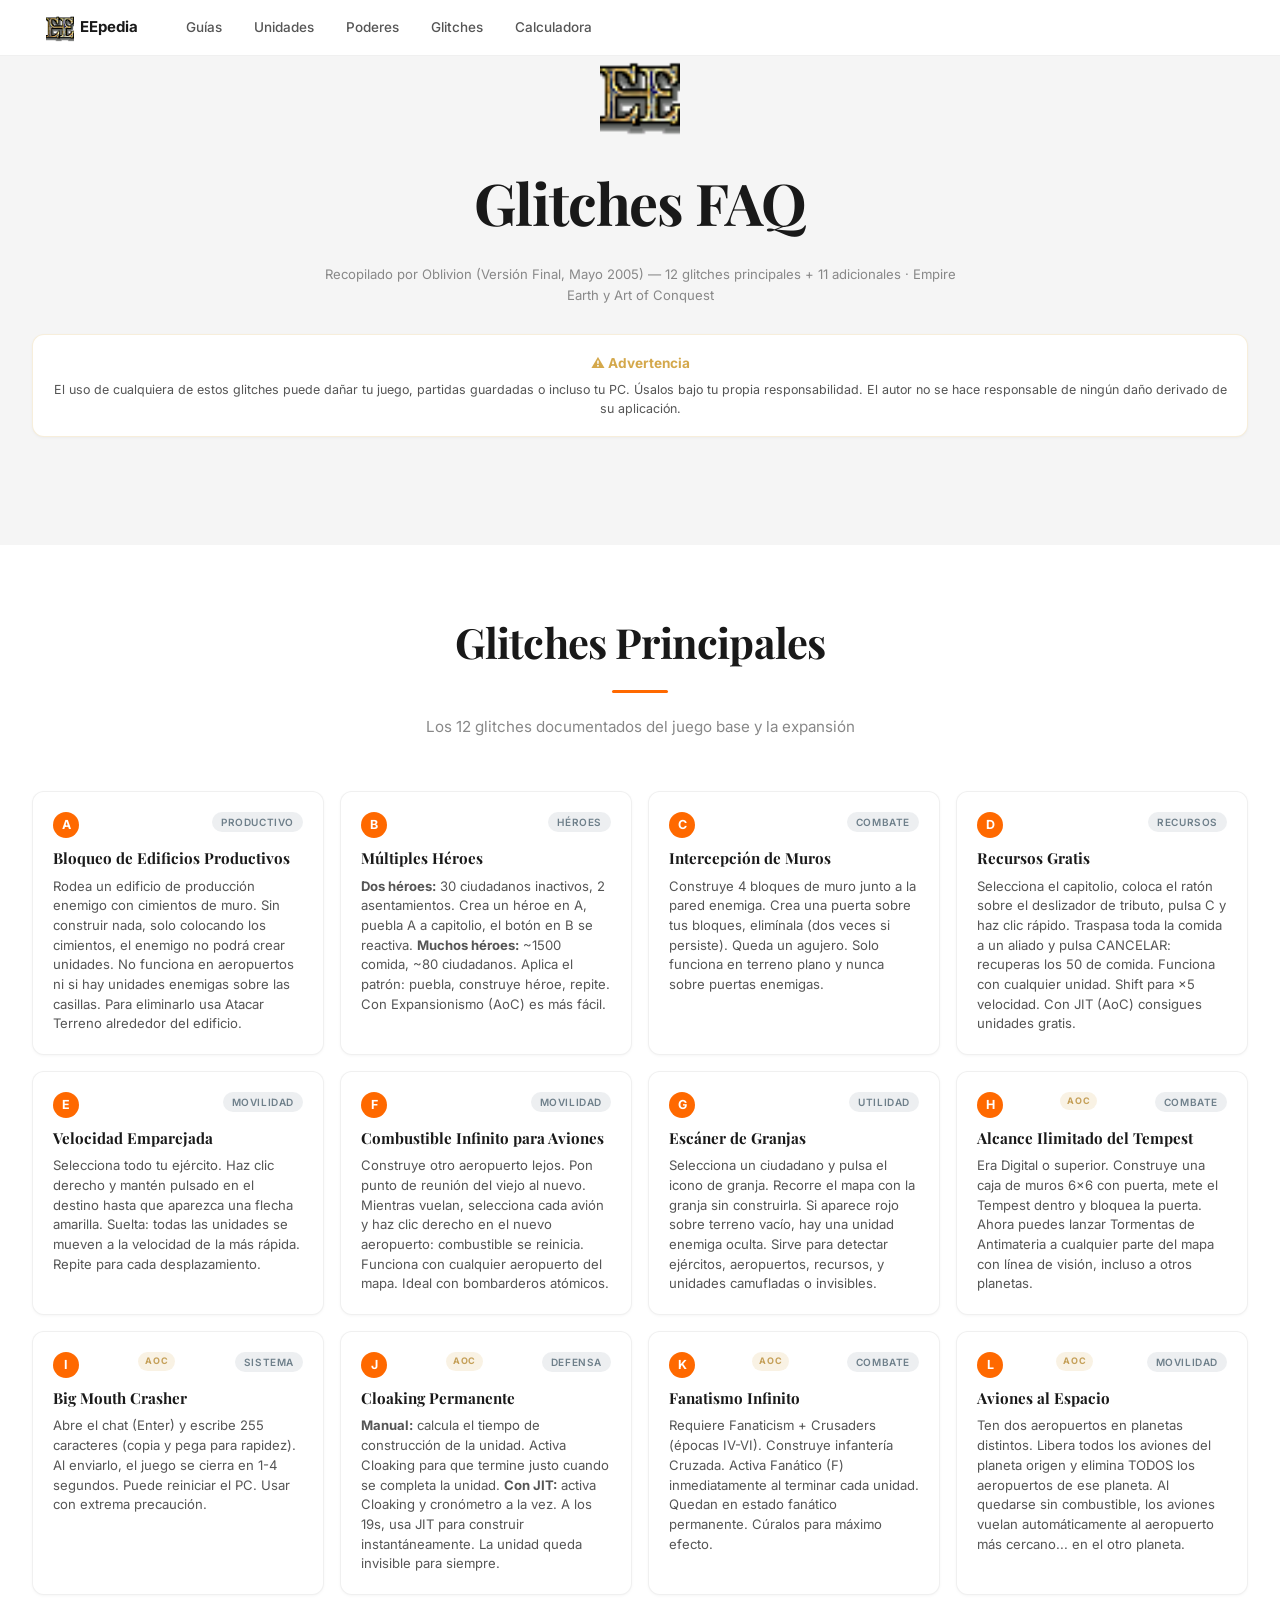
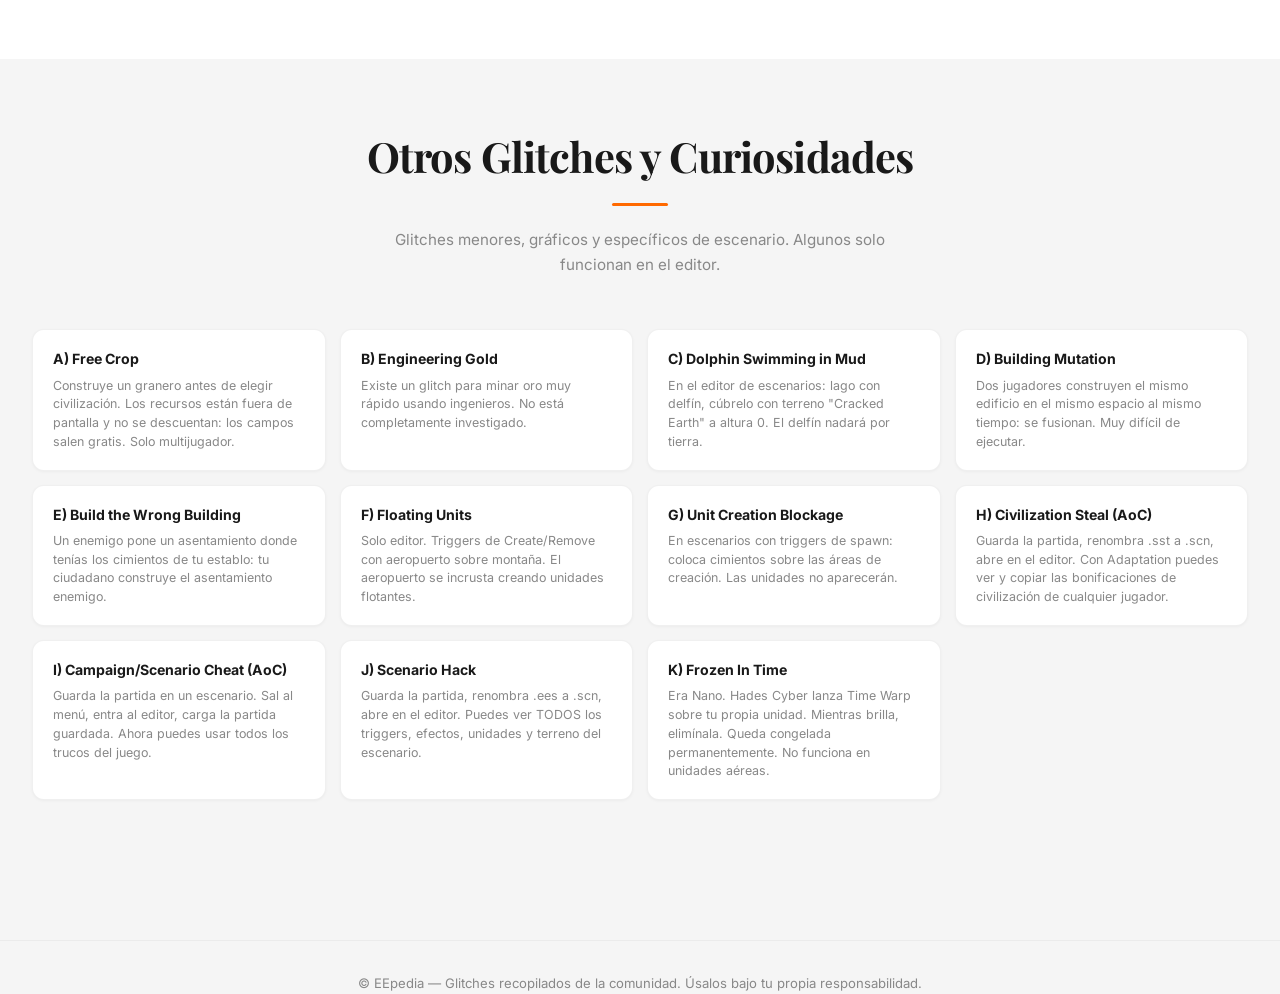
==== glitches/index.html @ 371f23b9 "Inicio" ====
<!DOCTYPE html>
<html lang="es">
<head>
  <meta charset="UTF-8">
  <meta name="viewport" content="width=device-width, initial-scale=1.0">
  <meta name="description" content="Guía completa de Glitches de Empire Earth y The Art of Conquest: bloqueos, recursos gratis, velocidad emparejada, combustible infinito, cloaking permanente y más.">
  <title>Glitches FAQ — Empire Earth</title>
  <link rel="stylesheet" href="../assets/style.css">
  <link rel="preconnect" href="https://fonts.googleapis.com">
  <link rel="preconnect" href="https://fonts.gstatic.com" crossorigin>
  <link href="https://fonts.googleapis.com/css2?family=Inter:wght@400;500;600;700&family=Playfair+Display:wght@600;700&display=swap" rel="stylesheet">
</head>
<body>
  <nav>
    <a href="../index.html" class="nav-brand"><img src="../assets/img/empire-earth-icon.png" class="nav-logo-img" alt="">EEpedia</a>
    <a href="../guides/index.html">Guías</a>
    <a href="../units/index.html">Unidades</a>
    <a href="../powers/index.html">Poderes</a>
    <a href="index.html">Glitches</a>
    <a href="../calculator.html">Calculadora</a>
  </nav>

  <div class="container">
    <div class="hero">
      <img src="../assets/img/empire-earth-icon.png" alt="EE" class="hero-logo">
      <h1>Glitches FAQ</h1>
      <p class="subtitle">Recopilado por Oblivion (Versión Final, Mayo 2005) — 12 glitches principales + 11 adicionales · Empire Earth y Art of Conquest</p>
    </div>

    <div class="tip-card" style="margin-bottom:28px;border-color:rgba(212,168,75,0.2);text-align:center">
      <h4 style="color:#d4a84b">⚠️ Advertencia</h4>
      <p>El uso de cualquiera de estos glitches puede dañar tu juego, partidas guardadas o incluso tu PC. Úsalos bajo tu propia responsabilidad. El autor no se hace responsable de ningún daño derivado de su aplicación.</p>
    </div>

    </div>
  </div>

  <div class="sections-wrapper">
    <div class="section-block">
      <div class="container">

    <!-- GLITCHES PRINCIPALES A-L -->
    <div class="section-header"><h2>Glitches Principales</h2><p>Los 12 glitches documentados del juego base y la expansión</p></div>

    <div class="strat-index">
      <div class="strat-card">
        <div class="strat-header"><span class="badge-a">A</span><span class="badge-tag">Productivo</span></div>
        <h3>Bloqueo de Edificios Productivos</h3>
        <p>Rodea un edificio de producción enemigo con cimientos de muro. Sin construir nada, solo colocando los cimientos, el enemigo no podrá crear unidades. No funciona en aeropuertos ni si hay unidades enemigas sobre las casillas. Para eliminarlo usa Atacar Terreno alrededor del edificio.</p>
      </div>
      <div class="strat-card">
        <div class="strat-header"><span class="badge-a">B</span><span class="badge-tag">Héroes</span></div>
        <h3>Múltiples Héroes</h3>
        <p><strong>Dos héroes:</strong> 30 ciudadanos inactivos, 2 asentamientos. Crea un héroe en A, puebla A a capitolio, el botón en B se reactiva. <strong>Muchos héroes:</strong> ~1500 comida, ~80 ciudadanos. Aplica el patrón: puebla, construye héroe, repite. Con Expansionismo (AoC) es más fácil.</p>
      </div>
      <div class="strat-card">
        <div class="strat-header"><span class="badge-a">C</span><span class="badge-tag">Combate</span></div>
        <h3>Intercepción de Muros</h3>
        <p>Construye 4 bloques de muro junto a la pared enemiga. Crea una puerta sobre tus bloques, elimínala (dos veces si persiste). Queda un agujero. Solo funciona en terreno plano y nunca sobre puertas enemigas.</p>
      </div>
      <div class="strat-card">
        <div class="strat-header"><span class="badge-a">D</span><span class="badge-tag">Recursos</span></div>
        <h3>Recursos Gratis</h3>
        <p>Selecciona el capitolio, coloca el ratón sobre el deslizador de tributo, pulsa C y haz clic rápido. Traspasa toda la comida a un aliado y pulsa CANCELAR: recuperas los 50 de comida. Funciona con cualquier unidad. Shift para ×5 velocidad. Con JIT (AoC) consigues unidades gratis.</p>
      </div>
      <div class="strat-card">
        <div class="strat-header"><span class="badge-a">E</span><span class="badge-tag">Movilidad</span></div>
        <h3>Velocidad Emparejada</h3>
        <p>Selecciona todo tu ejército. Haz clic derecho y mantén pulsado en el destino hasta que aparezca una flecha amarilla. Suelta: todas las unidades se mueven a la velocidad de la más rápida. Repite para cada desplazamiento.</p>
      </div>
      <div class="strat-card">
        <div class="strat-header"><span class="badge-a">F</span><span class="badge-tag">Movilidad</span></div>
        <h3>Combustible Infinito para Aviones</h3>
        <p>Construye otro aeropuerto lejos. Pon punto de reunión del viejo al nuevo. Mientras vuelan, selecciona cada avión y haz clic derecho en el nuevo aeropuerto: combustible se reinicia. Funciona con cualquier aeropuerto del mapa. Ideal con bombarderos atómicos.</p>
      </div>
      <div class="strat-card">
        <div class="strat-header"><span class="badge-a">G</span><span class="badge-tag">Utilidad</span></div>
        <h3>Escáner de Granjas</h3>
        <p>Selecciona un ciudadano y pulsa el icono de granja. Recorre el mapa con la granja sin construirla. Si aparece rojo sobre terreno vacío, hay una unidad enemiga oculta. Sirve para detectar ejércitos, aeropuertos, recursos, y unidades camufladas o invisibles.</p>
      </div>
      <div class="strat-card">
        <div class="strat-header"><span class="badge-a">H</span><span class="badge-badge badge-aoc">AoC</span><span class="badge-tag">Combate</span></div>
        <h3>Alcance Ilimitado del Tempest</h3>
        <p>Era Digital o superior. Construye una caja de muros 6×6 con puerta, mete el Tempest dentro y bloquea la puerta. Ahora puedes lanzar Tormentas de Antimateria a cualquier parte del mapa con línea de visión, incluso a otros planetas.</p>
      </div>
      <div class="strat-card">
        <div class="strat-header"><span class="badge-a">I</span><span class="badge-badge badge-aoc">AoC</span><span class="badge-tag">Sistema</span></div>
        <h3>Big Mouth Crasher</h3>
        <p>Abre el chat (Enter) y escribe 255 caracteres (copia y pega para rapidez). Al enviarlo, el juego se cierra en 1-4 segundos. Puede reiniciar el PC. Usar con extrema precaución.</p>
      </div>
      <div class="strat-card">
        <div class="strat-header"><span class="badge-a">J</span><span class="badge-badge badge-aoc">AoC</span><span class="badge-tag">Defensa</span></div>
        <h3>Cloaking Permanente</h3>
        <p><strong>Manual:</strong> calcula el tiempo de construcción de la unidad. Activa Cloaking para que termine justo cuando se completa la unidad. <strong>Con JIT:</strong> activa Cloaking y cronómetro a la vez. A los 19s, usa JIT para construir instantáneamente. La unidad queda invisible para siempre.</p>
      </div>
      <div class="strat-card">
        <div class="strat-header"><span class="badge-a">K</span><span class="badge-badge badge-aoc">AoC</span><span class="badge-tag">Combate</span></div>
        <h3>Fanatismo Infinito</h3>
        <p>Requiere Fanaticism + Crusaders (épocas IV-VI). Construye infantería Cruzada. Activa Fanático (F) inmediatamente al terminar cada unidad. Quedan en estado fanático permanente. Cúralos para máximo efecto.</p>
      </div>
      <div class="strat-card">
        <div class="strat-header"><span class="badge-a">L</span><span class="badge-badge badge-aoc">AoC</span><span class="badge-tag">Movilidad</span></div>
        <h3>Aviones al Espacio</h3>
        <p>Ten dos aeropuertos en planetas distintos. Libera todos los aviones del planeta origen y elimina TODOS los aeropuertos de ese planeta. Al quedarse sin combustible, los aviones vuelan automáticamente al aeropuerto más cercano... en el otro planeta.</p>
      </div>
    </div>

      </div>
    </div>
    <div class="section-block">
      <div class="container">

    <!-- OTROS GLITCHES -->
    <div class="section-header"><h2>Otros Glitches y Curiosidades</h2><p>Glitches menores, gráficos y específicos de escenario. Algunos solo funcionan en el editor.</p></div>

    <div class="unit-grid">
      <div class="unit-card"><div class="unit-body"><h4>A) Free Crop</h4><p>Construye un granero antes de elegir civilización. Los recursos están fuera de pantalla y no se descuentan: los campos salen gratis. Solo multijugador.</p></div></div>
      <div class="unit-card"><div class="unit-body"><h4>B) Engineering Gold</h4><p>Existe un glitch para minar oro muy rápido usando ingenieros. No está completamente investigado.</p></div></div>
      <div class="unit-card"><div class="unit-body"><h4>C) Dolphin Swimming in Mud</h4><p>En el editor de escenarios: lago con delfín, cúbrelo con terreno "Cracked Earth" a altura 0. El delfín nadará por tierra.</p></div></div>
      <div class="unit-card"><div class="unit-body"><h4>D) Building Mutation</h4><p>Dos jugadores construyen el mismo edificio en el mismo espacio al mismo tiempo: se fusionan. Muy difícil de ejecutar.</p></div></div>
      <div class="unit-card"><div class="unit-body"><h4>E) Build the Wrong Building</h4><p>Un enemigo pone un asentamiento donde tenías los cimientos de tu establo: tu ciudadano construye el asentamiento enemigo.</p></div></div>
      <div class="unit-card"><div class="unit-body"><h4>F) Floating Units</h4><p>Solo editor. Triggers de Create/Remove con aeropuerto sobre montaña. El aeropuerto se incrusta creando unidades flotantes.</p></div></div>
      <div class="unit-card"><div class="unit-body"><h4>G) Unit Creation Blockage</h4><p>En escenarios con triggers de spawn: coloca cimientos sobre las áreas de creación. Las unidades no aparecerán.</p></div></div>
      <div class="unit-card"><div class="unit-body"><h4>H) Civilization Steal (AoC)</h4><p>Guarda la partida, renombra .sst a .scn, abre en el editor. Con Adaptation puedes ver y copiar las bonificaciones de civilización de cualquier jugador.</p></div></div>
      <div class="unit-card"><div class="unit-body"><h4>I) Campaign/Scenario Cheat (AoC)</h4><p>Guarda la partida en un escenario. Sal al menú, entra al editor, carga la partida guardada. Ahora puedes usar todos los trucos del juego.</p></div></div>
      <div class="unit-card"><div class="unit-body"><h4>J) Scenario Hack</h4><p>Guarda la partida, renombra .ees a .scn, abre en el editor. Puedes ver TODOS los triggers, efectos, unidades y terreno del escenario.</p></div></div>
      <div class="unit-card"><div class="unit-body"><h4>K) Frozen In Time</h4><p>Era Nano. Hades Cyber lanza Time Warp sobre tu propia unidad. Mientras brilla, elimínala. Queda congelada permanentemente. No funciona en unidades aéreas.</p></div></div>
    </div>
  </div>
    </div>
  </div>

  <footer>
    <p>© EEpedia — Glitches recopilados de la comunidad. Úsalos bajo tu propia responsabilidad.</p>
  </footer>
</body>
</html>
---- assets/style.css ----
/* ======================================================
   Portal Empire Earth — Diseño inspirado en mi.com/es
   Minimalista, limpio, tarjetas con sombras sutiles
   ====================================================== */
:root {
  --bg-primary: #f5f5f5;
  --bg-secondary: #fff;
  --bg-card: #fff;
  --bg-card-hover: #fafafa;
  --bg-nav: rgba(255,255,255,0.92);
  --border-subtle: rgba(0,0,0,0.06);
  --border-visible: rgba(0,0,0,0.12);
  --border-muted: rgba(0,0,0,0.04);
  --fg-primary: #191919;
  --fg-secondary: #555;
  --fg-muted: #888;
  --accent: #ff6900;
  --accent-soft: rgba(255,105,0,0.08);
  --gold: #e8c45a;
  --green: #34a853;
  --red: #ea4335;
  --blue: #4285f4;
  --shadow-sm: 0 1px 3px rgba(0,0,0,0.04);
  --shadow-md: 0 2px 8px rgba(0,0,0,0.06);
  --shadow-lg: 0 4px 16px rgba(0,0,0,0.08);
  --radius-sm: 8px;
  --radius-md: 12px;
  --radius-lg: 16px;
  --max-width: 1280px;
}

*, *::before, *::after { box-sizing: border-box; margin: 0; padding: 0; }

html { scroll-behavior: smooth; }

body {
  background: var(--bg-primary);
  color: var(--fg-primary);
  font-family: 'Inter', -apple-system, BlinkMacSystemFont, 'Segoe UI', Roboto, sans-serif;
  font-size: 15px;
  line-height: 1.6;
  -webkit-font-smoothing: antialiased;
  -moz-osx-font-smoothing: grayscale;
}

h1, h2, h3 { font-family: 'Playfair Display', Georgia, serif; font-weight: 700; }
h1 { font-size: 3rem; letter-spacing: -0.02em; margin-bottom: 12px; border: none; padding: 0; }
h2 { font-size: 2rem; color: var(--fg-primary); margin: 48px 0 20px; border: none; padding: 0; }
h3 { font-size: 1.3rem; color: var(--fg-primary); margin: 36px 0 12px; padding-left: 16px; border-left: 3px solid var(--accent); }

.subtitle { color: var(--fg-muted); font-size: 1.05rem; margin-bottom: 28px; }

a { color: var(--accent); text-decoration: none; }
a:hover { text-decoration: underline; }

/* ===== Navegación ===== */
nav {
  position: sticky; top: 0; z-index: 100;
  background: var(--bg-nav); backdrop-filter: blur(12px);
  -webkit-backdrop-filter: blur(12px);
  border-bottom: 1px solid var(--border-subtle);
  padding: 0 32px; display: flex; align-items: center; gap: 4px;
  height: 56px; margin-bottom: 0;
}
nav a {
  color: var(--fg-secondary); text-decoration: none;
  font-size: 13.5px; font-weight: 500;
  padding: 6px 14px; border-radius: 6px;
  transition: all 0.15s;
}
nav a:hover { color: var(--fg-primary); background: rgba(0,0,0,0.03); }
.nav-brand { font-weight: 700; font-size: 15px; color: var(--fg-primary) !important; margin-right: 16px; }
.nav-brand:hover { background: transparent !important; }

/* ===== Layout ===== */
.container { max-width: var(--max-width); margin: 0 auto; padding: 0 32px 80px; }

/* ===== Hero ===== */
.hero-wrapper {
  width: 100%;
  background: var(--bg-card);
  padding: 72px 0 64px;
  border-bottom: 1px solid var(--border-muted);
}
.hero-wrapper .container { 
  padding-bottom: 0;
  display: flex;
  flex-direction: column;
  align-items: center;
}
.hero { 
  text-align: center; 
  padding: 0; 
  width: 100%;
  display: flex;
  flex-direction: column;
  align-items: center;
}
.hero h1 { font-size: 3.6rem; text-align: center; }
.hero p { color: var(--fg-secondary); font-size: 1.1rem; max-width: 640px; text-align: center; }
.hero p:last-of-type { font-size: 0.82rem; color: var(--fg-muted); margin-top: 4px; }
.hero-logo { height: 80px; margin-bottom: 20px; }

/* ===== Section header ===== */
.section-header {
  text-align: center; 
  padding: 0 0 28px; 
  margin: 0 0 24px;
  position: relative;
}
.section-header.home-main h2 { 
  font-size: 3rem;
  margin: 0 0 12px;
}
.section-header.home-main h2::after {
  width: 72px;
  height: 4px;
  margin: 16px auto 0;
}
.section-header h2 { 
  font-size: 2.6rem; 
  margin: 0 0 10px;
  letter-spacing: -0.02em;
  display: inline-block;
  position: relative;
}
.section-header h2::after {
  content: '';
  display: block;
  width: 56px;
  height: 3px;
  background: var(--accent);
  margin: 14px auto 0;
  border-radius: 2px;
}
.section-header p { 
  color: var(--fg-muted); 
  font-size: 0.95rem; 
  max-width: 540px;
  margin: 12px auto 0;
}

/* ===== Roadmap ===== */
.roadmap-simple { display: flex; gap: 8px; justify-content: center; margin: 0 0 48px; }
.roadmap-step {
  padding: 8px 20px; background: var(--bg-card); border: 1px solid var(--border-subtle);
  border-radius: 100px; color: var(--fg-secondary); text-decoration: none;
  font-size: 0.85rem; font-weight: 500; box-shadow: var(--shadow-sm);
  transition: box-shadow 0.2s, color 0.2s;
}
.roadmap-step:hover { box-shadow: var(--shadow-md); color: var(--fg-primary); }

/* ===== Sections wrapper (full-width backgrounds) ===== */
.sections-wrapper { overflow: hidden; }
.section-block {
  width: 100%;
  padding: 64px 0;
}
.section-block:nth-child(odd) { background: var(--bg-card); }
.section-block:nth-child(even) { background: var(--bg-primary); }
.section-block .container { padding-bottom: 0; }

/* ===== Cards Grids ===== */
.cards-grid, .strat-index {
  display: grid;
  grid-template-columns: repeat(auto-fill, minmax(280px, 1fr));
  gap: 16px;
}
.cards-grid-home {
  display: grid;
  grid-template-columns: repeat(auto-fill, minmax(340px, 1fr));
  gap: 22px;
  justify-content: center;
}
.cards-grid-home .card {
  padding: 38px 30px;
  border-radius: var(--radius-lg);
}
.cards-grid-home .card h2 {
  font-size: 1.15rem;
}
.cards-grid-home .card .res-icon-card {
  width: 48px;
  height: 48px;
}
.unit-grid {
  display: grid;
  grid-template-columns: repeat(auto-fill, minmax(260px, 1fr));
  gap: 14px; margin: 16px 0;
}
.resource-grid {
  display: grid;
  grid-template-columns: repeat(auto-fill, minmax(220px, 1fr));
  gap: 14px; margin: 16px 0;
}
.tips-grid {
  display: grid; grid-template-columns: repeat(auto-fill, minmax(300px, 1fr));
  gap: 14px; margin: 16px 0;
}

/* ===== Card (Xiaomi style) ===== */
.card {
  background: var(--bg-card); border: 1px solid var(--border-subtle);
  border-radius: var(--radius-lg); padding: 24px;
  transition: box-shadow 0.25s, transform 0.2s;
  text-decoration: none; color: inherit;
  display: flex; flex-direction: column; gap: 10px;
  box-shadow: var(--shadow-sm);
}
.card:hover {
  box-shadow: var(--shadow-lg); transform: translateY(-2px);
  text-decoration: none;
}
.card-icon { font-size: 1.5rem; }
.card h2, .card h3 { font-size: 1rem; font-weight: 600; margin: 0; border: none; }
.card p { font-size: 0.85rem; color: var(--fg-secondary); line-height: 1.5; flex-grow: 1; }
.card-tag {
  font-size: 11px; font-weight: 600; color: var(--accent);
  background: var(--accent-soft); padding: 3px 10px;
  border-radius: 100px; display: inline-block; width: fit-content;
}

/* Badges para glitches */
.badge-a {
  display: inline-flex; align-items: center; justify-content: center;
  width: 26px; height: 26px; border-radius: 50%;
  background: var(--accent); color: #fff; font-size: 0.78rem; font-weight: 700;
}
.badge-tag {
  display: inline-block; font-size: 10px; font-weight: 600; text-transform: uppercase;
  letter-spacing: 0.06em; padding: 2px 9px; border-radius: 100px;
  background: rgba(110,127,138,0.12); color: #6e7f8a;
}
.badge-aoc {
  display: inline-block; font-size: 9px; font-weight: 700; text-transform: uppercase;
  letter-spacing: 0.08em; padding: 2px 7px; border-radius: 100px;
  background: rgba(212,168,75,0.15); color: #c5a059;
}

/* ===== Unit card ===== */
.unit-card {
  background: var(--bg-card); border: 1px solid var(--border-subtle);
  border-radius: var(--radius-md); padding: 18px 20px;
  transition: box-shadow 0.2s; display: flex; gap: 14px; align-items: flex-start;
  box-shadow: var(--shadow-sm);
}
.unit-card:hover { box-shadow: var(--shadow-md); }
.unit-icon-wrap {
  flex-shrink: 0; width: 42px; height: 42px;
  background: var(--accent-soft); border-radius: var(--radius-sm);
  display: flex; align-items: center; justify-content: center;
  overflow: hidden;
}
.unit-icon-wrap img { width: 100%; height: 100%; object-fit: cover; }
.unit-icon { width: 24px; height: 24px; }
.unit-portrait {
  flex-shrink: 0; width: 56px; height: 56px;
  border-radius: var(--radius-sm); object-fit: cover;
  border: 1px solid var(--border-subtle);
}
.nav-logo-img { height: 28px; vertical-align: middle; margin-right: 6px; }
.unit-body { flex: 1; }
.unit-body h4 { font-size: 0.88rem; color: var(--fg-primary); margin: 0 0 6px; border: none; padding: 0; }
.unit-body p { font-size: 0.78rem; color: var(--fg-muted); line-height: 1.5; margin: 0; }

/* ===== Resource card ===== */
.resource-card {
  background: var(--bg-card); border: 1px solid var(--border-subtle);
  border-radius: var(--radius-md); padding: 20px 18px; text-align: center;
  transition: box-shadow 0.2s; box-shadow: var(--shadow-sm);
  display: flex; flex-direction: column; align-items: center; gap: 6px;
}
.resource-card:hover { box-shadow: var(--shadow-md); }
.resource-card .unit-icon-wrap { margin: 0 auto 4px; }
.resource-card h4 { font-size: 0.88rem; color: var(--fg-primary); margin: 0; border: none; padding: 0; }
.resource-card p { font-size: 0.75rem; color: var(--fg-muted); margin: 0; }
.resource-card.res-food { border-color: rgba(107,140,66,0.25); background: linear-gradient(135deg, #f5faf5, #fff 60%); }
.resource-card.res-wood { border-color: rgba(139,105,20,0.2); background: linear-gradient(135deg, #faf7f0, #fff 60%); }
.resource-card.res-stone { border-color: rgba(122,122,122,0.2); background: linear-gradient(135deg, #f5f5f5, #fff 60%); }
.resource-card.res-gold { border-color: rgba(212,168,75,0.25); background: linear-gradient(135deg, #fdf9f0, #fff 60%); }
.resource-card.res-iron { border-color: rgba(110,127,138,0.2); background: linear-gradient(135deg, #f4f7f9, #fff 60%); }

/* ===== Strat card ===== */
.strat-card {
  background: var(--bg-card); border: 1px solid var(--border-subtle);
  border-radius: var(--radius-md); padding: 20px;
  transition: box-shadow 0.2s; box-shadow: var(--shadow-sm);
}
.strat-card:hover { box-shadow: var(--shadow-md); text-decoration: none; }
.strat-header { display: flex; justify-content: space-between; align-items: flex-start; margin-bottom: 8px; }
.strat-num { font-size: 0.72rem; color: var(--fg-muted); font-weight: 500; }
.strat-card h3 { font-size: 0.95rem; margin: 0 0 6px; border: none; padding: 0; }
.strat-meta { font-size: 0.75rem; color: var(--fg-muted); display: flex; gap: 10px; margin-bottom: 6px; }
.strat-card p { font-size: 0.82rem; color: var(--fg-secondary); line-height: 1.5; margin: 0; }

/* ===== Tablas ===== */
table { width: 100%; border-collapse: collapse; margin: 16px 0; font-size: 0.85rem; }
table th {
  text-align: left; padding: 10px 14px;
  font-size: 0.72rem; font-weight: 700; text-transform: uppercase;
  letter-spacing: 0.04em; color: var(--fg-muted);
  border-bottom: 1px solid var(--border-visible);
}
table td { padding: 10px 14px; border-bottom: 1px solid var(--border-subtle); color: var(--fg-secondary); }
table tr:hover td { background: rgba(0,0,0,0.015); }

/* Contadores */
.counter-table { font-size: 0.86rem; }
.counter-table .col-strong { color: #34a853; }
.counter-table .col-weak { color: #ea4335; }
.c-shock   td, td.c-shock   { background: rgba(211,47,47,0.07); } 
.c-spear   td, td.c-spear   { background: rgba(25,118,210,0.07); } 
.c-archer  td, td.c-archer  { background: rgba(56,142,60,0.07); } 
.c-gun     td, td.c-gun     { background: rgba(123,31,162,0.07); } 
.c-cav     td, td.c-cav     { background: rgba(230,81,0,0.07); } 
.c-tank    td, td.c-tank    { background: rgba(0,131,143,0.07); } 
.c-mg      td, td.c-mg      { background: rgba(173,20,87,0.07); } 
.c-arti    td, td.c-arti    { background: rgba(121,85,72,0.07); } 
.c-frig    td, td.c-frig    { background: rgba(2,119,189,0.07); } 
.c-bs      td, td.c-bs      { background: rgba(48,63,159,0.07); } 
.c-fighter td, td.c-fighter { background: rgba(104,159,56,0.07); } 
.c-bomber  td, td.c-bomber  { background: rgba(230,74,25,0.07); } 

/* ===== Cost bar chart ===== */
.cost-chart { margin: 16px 0; }
.cost-row { margin-bottom: 10px; }
.cost-row-label { font-size: 0.8rem; color: var(--fg-secondary); margin-bottom: 4px; display: flex; justify-content: space-between; }
.cost-row-label span { color: var(--fg-primary); font-weight: 500; }
.cost-bar-bg { height: 20px; background: #eee; border-radius: 4px; overflow: hidden; display: flex; }
.cost-bar-seg { height: 100%; }
.cost-food { background: #6b8c42; }  .cost-wood { background: #8b6914; }
.cost-stone { background: #7a7a7a; } .cost-gold { background: #d4a84b; }
.cost-iron { background: #6e7f8a; }

/* ===== Dual card ===== */
.dual-card {
  display: grid; grid-template-columns: 1fr 1fr; gap: 14px; margin: 16px 0;
}
.dual-card .side {
  background: var(--bg-card); border: 1px solid var(--border-subtle);
  border-radius: var(--radius-md); padding: 24px;
  box-shadow: var(--shadow-sm);
}
.dual-card .side h4 { font-size: 0.95rem; color: var(--fg-primary); margin-bottom: 8px; border: none; padding: 0; }
.dual-card .side p { font-size: 0.85rem; color: var(--fg-muted); line-height: 1.6; margin-bottom: 8px; }

/* ===== Phase timeline ===== */
.phase-timeline {
  display: flex; gap: 12px; margin: 20px 0; overflow-x: auto;
  scrollbar-width: none;
}
.phase-timeline::-webkit-scrollbar { display: none; }
.phase-step {
  flex: 1; min-width: 160px;
  background: var(--bg-card); border: 1px solid var(--border-subtle);
  border-radius: var(--radius-md); padding: 20px 18px;
  box-shadow: var(--shadow-sm);
}
.phase-num {
  width: 30px; height: 30px; border-radius: 50%;
  background: var(--accent-soft); color: var(--accent);
  display: flex; align-items: center; justify-content: center;
  font-size: 0.78rem; font-weight: 700; margin-bottom: 10px;
}
.phase-step h4 { font-size: 0.88rem; color: var(--fg-primary); margin: 0 0 6px; border: none; padding: 0; }
.phase-step p { font-size: 0.78rem; color: var(--fg-muted); line-height: 1.5; margin: 0; }

/* ===== Iconos en summary (units page) ===== */
.sum-icon {
  display: inline-flex; vertical-align: middle;
  width: 30px; height: 30px; margin-right: 10px;
  background: var(--accent-soft); border-radius: 6px;
  align-items: center; justify-content: center;
}
.sum-icon svg { width: 18px; height: 18px; }

/* ===== Morale bars ===== */
.morale-bars { margin: 16px 0; }
.morale-row { display: flex; align-items: center; gap: 12px; margin-bottom: 8px; font-size: 0.85rem; }
.morale-label { width: 140px; color: var(--fg-secondary); font-weight: 500; }
.morale-value { color: var(--fg-primary); font-weight: 600; width: 80px; }
.morale-bar-bg { flex: 1; height: 8px; background: #e0e0e0; border-radius: 4px; overflow: hidden; }
.morale-bar-fill { height: 100%; border-radius: 4px; background: linear-gradient(90deg, var(--accent), var(--gold)); }

/* ===== Settlement diagram ===== */
.settlement-diagram { display: grid; grid-template-columns: 1fr 1fr; gap: 14px; margin: 16px 0; }
.settlement-box {
  background: var(--bg-card); border: 1px solid var(--border-subtle);
  border-radius: var(--radius-md); padding: 24px; text-align: center;
  box-shadow: var(--shadow-sm);
}
.settlement-box h4 { font-size: 0.9rem; color: var(--fg-primary); margin-bottom: 10px; border: none; padding: 0; }
.settlement-result { font-size: 1.1rem; font-weight: 700; color: var(--accent); margin-top: 8px; }
.settlement-box p { font-size: 0.78rem; color: var(--fg-muted); line-height: 1.5; }

/* ===== Tip card ===== */
.tip-card {
  background: var(--bg-card); border: 1px solid rgba(234,67,53,0.12);
  border-radius: var(--radius-md); padding: 18px 20px;
  box-shadow: var(--shadow-sm);
}
.tip-card h4 { font-size: 0.85rem; color: #ea4335; margin: 0 0 6px; border: none; padding: 0; }
.tip-card p { font-size: 0.78rem; color: var(--fg-secondary); line-height: 1.5; margin: 0; }

/* ===== Resource icons in content ===== */
.res-icon-svg { display: inline-block; width: 14px; height: 14px; vertical-align: middle; margin: 0 2px; }
.res-icon-svg svg { width: 100%; height: 100%; }
.res-cost { display: flex; gap: 6px; flex-wrap: wrap; align-items: center; margin-top: 8px; }
.res-cost-item { display: flex; align-items: center; gap: 3px; font-size: 0.7rem; font-weight: 600; color: var(--fg-secondary); }
.res-img { width: 18px; height: 18px; vertical-align: middle; object-fit: contain; }

/* ===== Stats bar ===== */
.stats-bar {
  text-align: center;
  padding: 24px 0 20px;
  font-size: 0.95rem;
  color: var(--fg-secondary);
  letter-spacing: 0.02em;
  width: 100%;
}
.stats-bar span {
  color: var(--accent);
  font-weight: 700;
}

/* ===== Highlights bar (homepage) ===== */
.highlights-bar {
  display: flex; gap: 12px; margin-bottom: 20px;
  overflow-x: auto; padding-bottom: 4px; scrollbar-width: none;
  justify-content: center;
}
.highlights-bar::-webkit-scrollbar { display: none; }
.highlight-item {
  flex: 0 0 auto; min-width: 280px; max-width: 380px;
  background: var(--bg-card); border: 1px solid var(--border-subtle);
  border-radius: var(--radius-md); padding: 16px 20px;
  box-shadow: var(--shadow-sm); cursor: default;
  transition: box-shadow 0.2s;
}
.highlight-item:hover { box-shadow: var(--shadow-md); }
.highlight-tag {
  display: inline-block; font-size: 11px; font-weight: 700;
  text-transform: uppercase; letter-spacing: 0.06em;
  color: var(--accent); margin-bottom: 6px;
}
.highlight-item p { font-size: 13.5px; color: var(--fg-secondary); line-height: 1.5; }

/* ===== Details (collapsible sections) ===== */
details {
  background: var(--bg-card); border: 1px solid var(--border-subtle);
  border-radius: var(--radius-md); margin-bottom: 10px;
  padding: 16px 20px; box-shadow: var(--shadow-sm);
  transition: box-shadow 0.2s;
}
details:hover { box-shadow: var(--shadow-md); }
details summary { cursor: pointer; font-weight: 600; color: var(--fg-primary); font-size: 0.95rem; }
details summary h2 { border: none; padding: 0; margin: 0; font-size: 0.95rem; display: inline; }
details[open] summary { margin-bottom: 12px; }

/* ===== Section ===== */
.section {
  background: var(--bg-card); border: 1px solid var(--border-subtle);
  border-radius: var(--radius-md); padding: 16px 20px;
  margin-bottom: 10px; box-shadow: var(--shadow-sm);
}

/* ===== Epoch table ===== */
.epoch-table th { padding: 10px 14px; font-size: 0.72rem; font-weight: 700; text-transform: uppercase; }
.epoch-table td { padding: 10px 14px; }

/* ===== Footer ===== */
footer {
  margin-top: 60px; padding-top: 32px; border-top: 1px solid var(--border-muted);
  text-align: center;
}
footer p { color: var(--fg-muted); font-size: 0.82rem; }

.hero-logo { height: 80px; margin-bottom: 20px; }
.res-icon-card { width: 36px; height: 36px; margin: 0 auto 6px; object-fit: contain; }
.sum-icon-img { width: 44px; height: 44px; object-fit: contain; vertical-align: middle; margin-right: 10px; }

/* ===== Responsive ===== */
@media (max-width: 768px) {
  .container { padding: 0 16px 60px; }
  .hero { padding: 40px 0 24px; }
  .hero h1 { font-size: 1.8rem; }
  .hero-logo { height: 56px; }
  .section-header h2 { font-size: 1.6rem; }
  .dual-card { grid-template-columns: 1fr; }
  .cards-grid, .strat-index, .unit-grid { grid-template-columns: 1fr; }
  .resource-grid { grid-template-columns: repeat(2, 1fr); }
  .settlement-diagram { grid-template-columns: 1fr; }
  nav { padding: 0 16px; overflow-x: auto; }
  nav a { font-size: 12.5px; padding: 5px 8px; white-space: nowrap; }
  .phase-timeline { flex-direction: column; }
  .roadmap-simple { flex-wrap: wrap; }
}
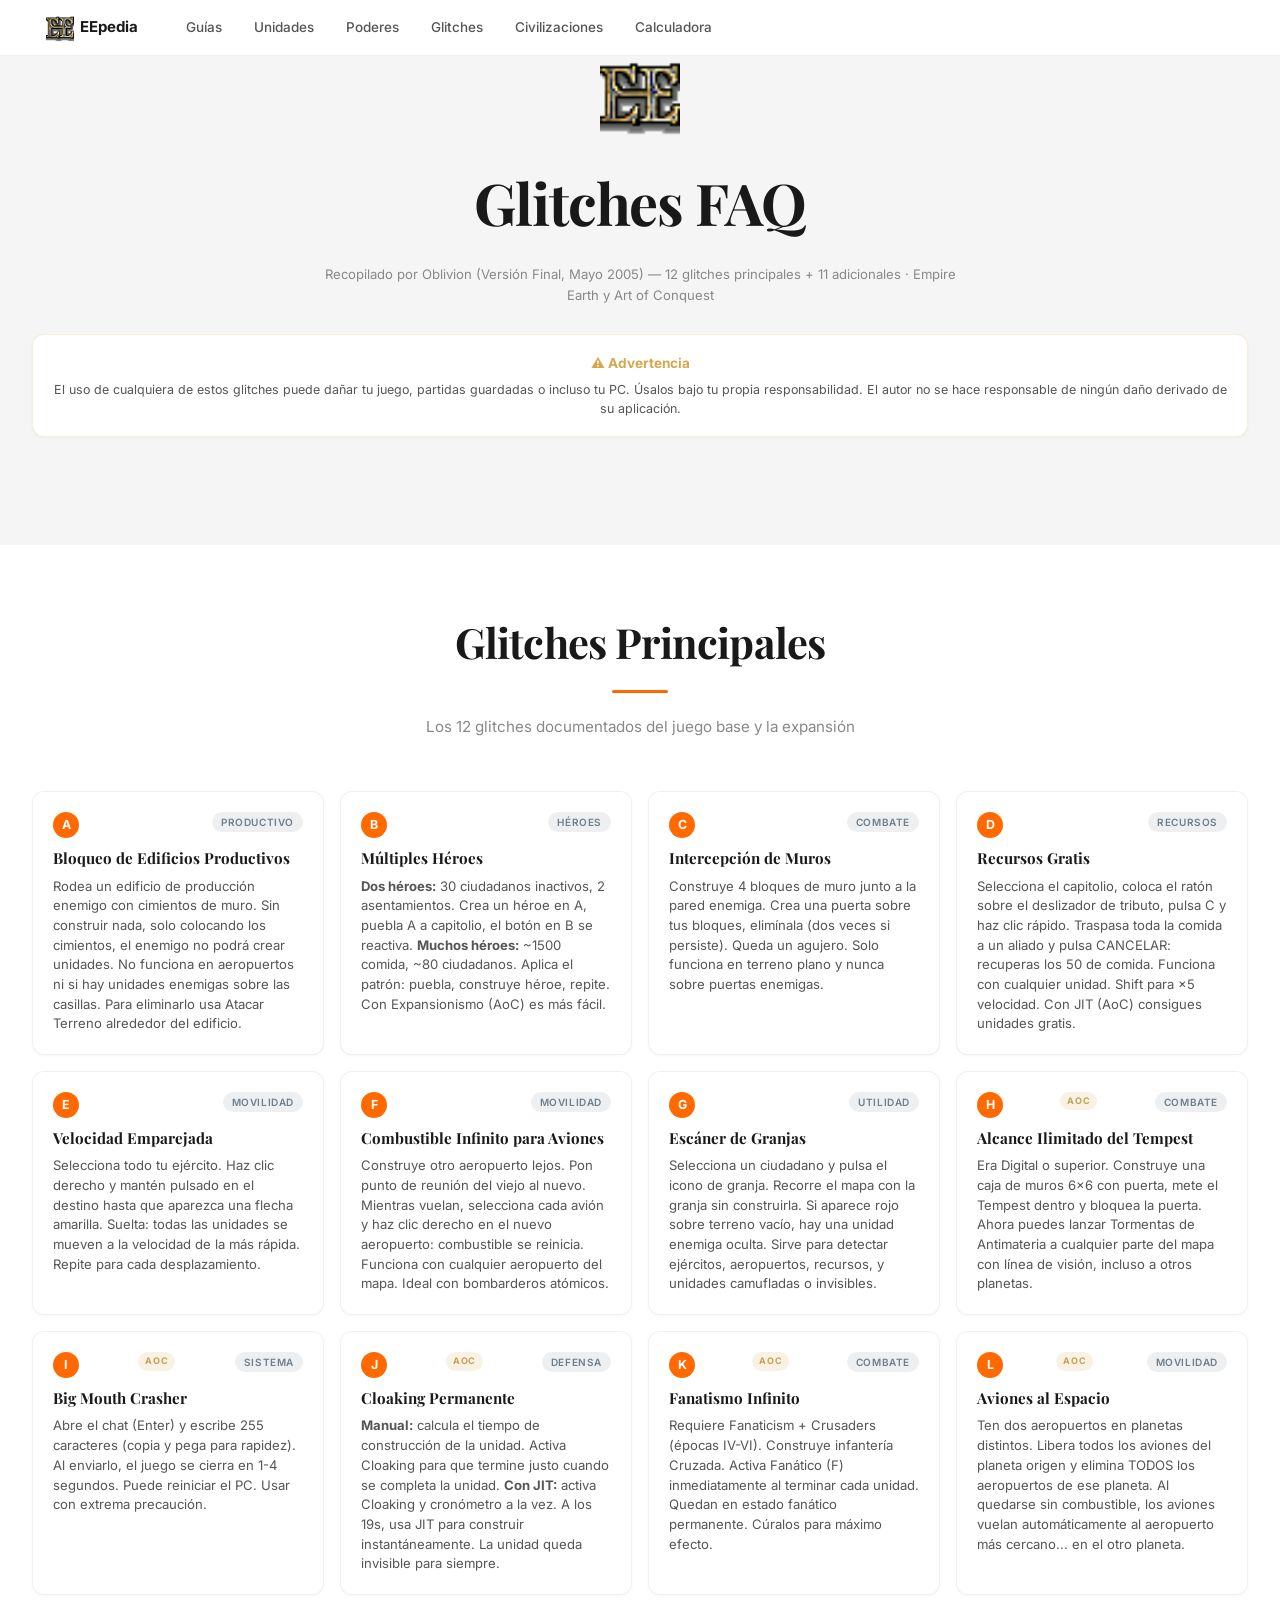
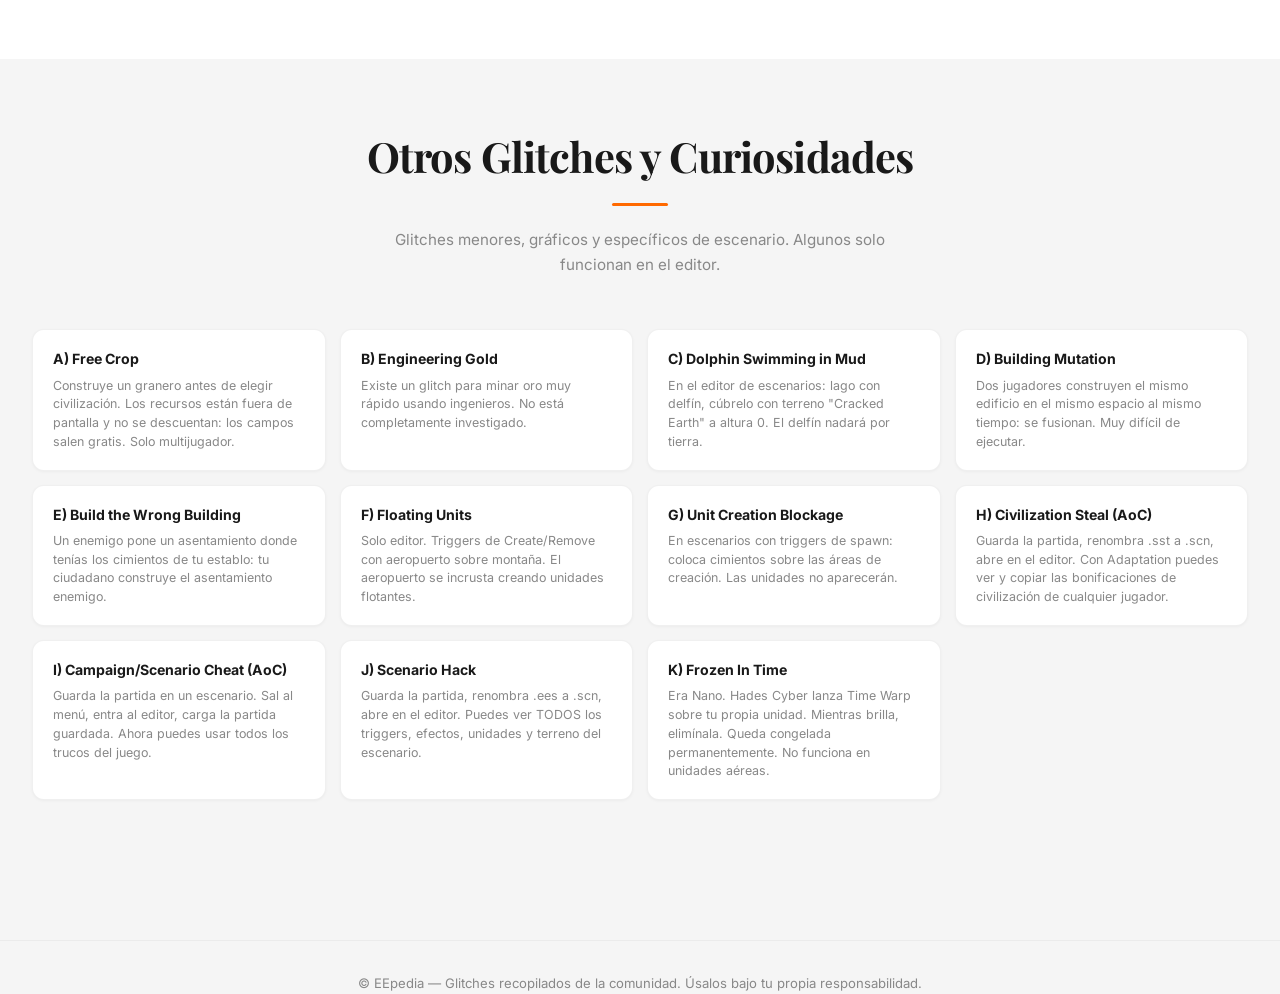
==== commit 59f1f02c: "subir" ====
--- a/glitches/index.html
+++ b/glitches/index.html
@@ -17,6 +17,7 @@
     <a href="../units/index.html">Unidades</a>
     <a href="../powers/index.html">Poderes</a>
     <a href="index.html">Glitches</a>
+    <a href="../civilizations.html">Civilizaciones</a>
     <a href="../calculator.html">Calculadora</a>
   </nav>
 
